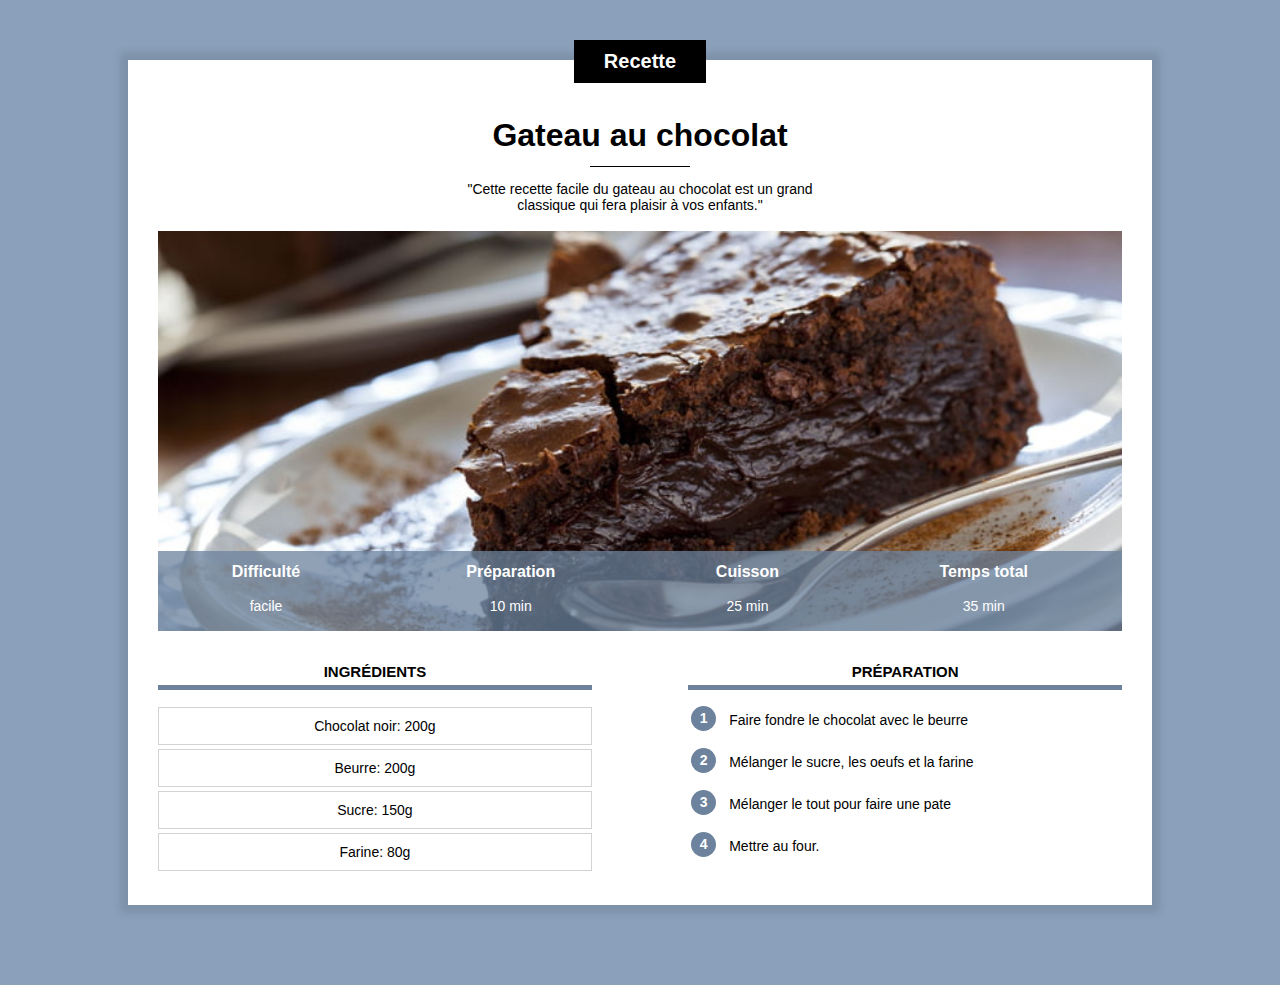
==== index_responsive.html @ 38670e00 "Add files via upload" ====
<!DOCTYPE html>
<html lang="fr">
    <head>
        <title>Gateau au chocolat</title>
        <meta charset="UTF-8">
        <meta name="viewport" content="width=device-width, initial-scale=1.0">
<link rel="stylesheet" href="recette.css"/>
<!-- link = charger un fichier
rel="stylesheet" indique qu'il s'agit d'un fichier css
href="URL" > relative, locale ou du web
-->
    </head>
    <body>

        <div class="contenu">

            <div class="centre categorie">
                <p class="categorie">Recette</p>
            </div>

            <h1>Gateau au chocolat</h1>

            <div class="separator"></div>

            <div class="centre description">
                <p class="description">"Cette recette facile du gateau au chocolat est un grand classique qui fera plaisir à vos enfants."</p>
            </div>

            <div class="info">
                <img class ="centre info" src="gateau.jpg">

                <table class="info">
                    <tr>
                        <th>Difficulté</th>
                        <th>Préparation</th>
                        <th>Cuisson</th>
                        <th>Temps total</th>
                    </tr>
                    <tr>
                        <td>facile</td>
                        <td>10 min</td>
                        <td>25 min</td>
                        <td>35 min</td>
                    </tr>
                </table>
            </div>

            <div>

                <div class="colonne colonne1">
                    <h2>Ingrédients</h2>
                    <div class="ingredients">
                        <p>Chocolat noir: 200g</p>
                        <p>Beurre: 200g</p>
                        <p>Sucre: 150g</p>
                        <p>Farine: 80g</p>
                    </div>
                </div>

                <div class="colonne colonne2">
                    <h2>Préparation</h2>
                    <table class="preparation">
                        <tr>
                            <td><p class="numero">1</p></td>    
                            <td class="preparation_etape">Faire fondre le chocolat avec le beurre</td>
                        </tr>
                        <tr>
                            <td><p class="numero">2</p></td> 
                            <td class="preparation_etape">Mélanger le sucre, les oeufs et la farine</td>
                        </tr>
                        <tr>
                            <td><p class="numero">3</p></td> 
                            <td class="preparation_etape">Mélanger le tout pour faire une pate</td>
                        </tr>
                        <tr>
                            <td><p class="numero">4</p></td> 
                            <td class="preparation_etape">Mettre au four.</td>
                        </tr>
                    </table>

                </div>

            </div>

        </div>
    </body>
</html>
---- recette.css ----
body {
    background-color: #8BA1BB;
    font-family : Arial;
    margin: 0px;
}

.centre {
    text-align: center;
    width: 100%;
}

div.categorie {
    margin-top: 0px;
    margin-bottom: 0px;
    margin-left: auto;
    margin-right: auto;
    position: relative;
    top: -20px;
    overflow: visible;
}

p.categorie {
    background-color: black;
    color: white;
    text-align: center;
    display: inline-block;
    padding: 10px 30px;
    margin-top: 0px;
    margin-bottom: 0;
    font-weight: bold;
    font-size: 20px;
}

div.contenu {
    background-color: white;
    margin: 60px 10% 80px 10%;
    padding: 0px 30px 30px 30px;
    min-width: 350px;
    box-shadow: 0px 0px 8px 8px rgba(0, 0, 0, 0.1);
    overflow: visible;
}

h1 {
    text-align: center;
    margin-top: 10px;
    margin-bottom: 12px;
}

div.separator {
    background-color: black;
    margin-left: auto;
    margin-right: auto;
    width: 100px;
    height: 1px;
}

div.description {
    text-align: center;
}

p.description {
    text-align: center;
    max-width: 400px;
    display: inline-block;
    font-size: 14px;
}

div.info {
    position:relative;
}

img.info {
    display: block;
    max-height: 400px;
    object-fit: cover;
    min-height: 200px;
    background-color: lightgrey;
}

table.info {
    position: absolute;
    bottom : 0px;
    width: 100%;
    color: white;
    background-color: #6C829DC0;
    height: 80px;
}

table.info th {
    text-align: center;
    font-size: 16px;
    padding-bottom: 4px;
}

table.info td {
    text-align: center;
    font-size: 14px;
    vertical-align: top;
}

div.colonne {
    width: 45%;
    margin-top: 20px;
}

div.colonne h2 {
    text-align: center;
    font-size: 15px;
    text-transform: uppercase;
    border-bottom: 5px solid #6C829D;
    padding-bottom: 5px;
}

div.colonne1 {

    display: inline-block;
    margin-right: 10%;
}

div.ingredients p {
    border: 1px solid lightgrey;
    text-align: center;
    font-size: 14px;
    padding: 10px 0px;
    margin-top: 4px;
    margin-bottom: 0px;
}

div.colonne2 {
    float: right;
}

table.preparation p.numero{
    background-color: #6C829D;
    color: white;
    text-align: center;
    width: 25px;
    height: 25px;
    font-size: 14px;
    font-weight: bold;
    padding-top: 4px;
    box-sizing: border-box;
    border-radius: 50%;
    margin: 0px;
}

table.preparation td {
    vertical-align: top;
}

table.preparation td.preparation_etape {
    font-size: 14px;
    padding-left: 10px;
    padding-bottom: 10px;
    vertical-align: middle;
}

table.preparation tr {
    height: 40px;
}

* {
    overflow: auto;
}

/*
Exercice : 
Centre le "Recette" sur la div
*/
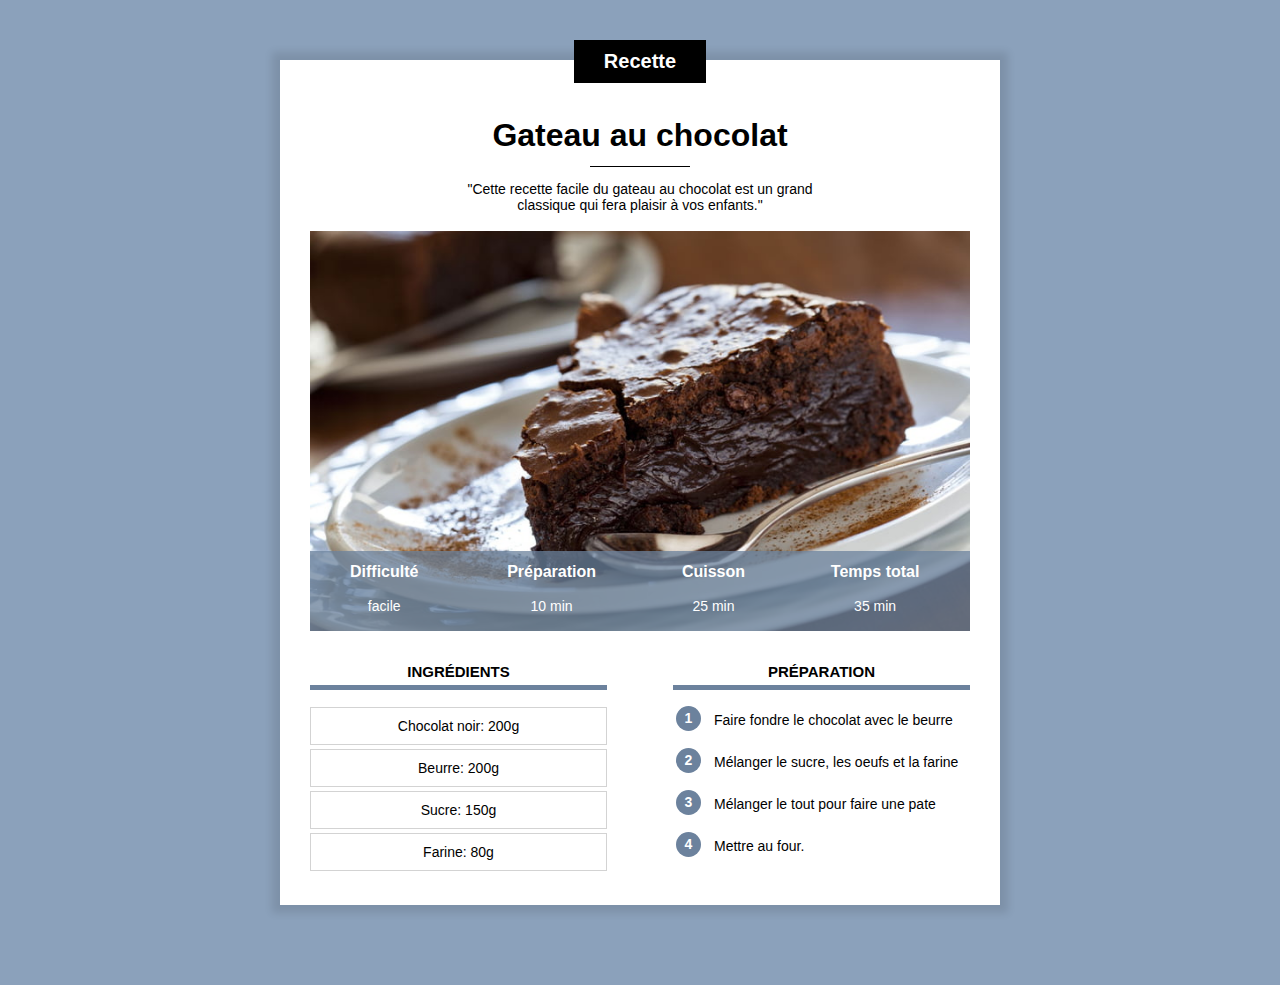
==== commit 0d5ce27a: "Add files via upload" ====
--- a/index_responsive.html
+++ b/index_responsive.html
@@ -4,7 +4,7 @@
         <title>Gateau au chocolat</title>
         <meta charset="UTF-8">
         <meta name="viewport" content="width=device-width, initial-scale=1.0">
-<link rel="stylesheet" href="recette.css"/>
+<link rel="stylesheet" href="recette_responsive.css"/>
 <!-- link = charger un fichier
 rel="stylesheet" indique qu'il s'agit d'un fichier css
 href="URL" > relative, locale ou du web
--- a/recette_responsive.css
+++ b/recette_responsive.css
@@ -0,0 +1,210 @@
+body {
+    background-color: #8BA1BB;
+    font-family : Arial;
+    margin: 0px;
+}
+
+.centre {
+    text-align: center;
+    width: 100%;
+}
+
+div.categorie {
+    margin-top: 0px;
+    margin-bottom: 0px;
+    margin-left: auto;
+    margin-right: auto;
+    position: relative;
+    top: -20px;
+    overflow: visible;
+}
+
+p.categorie {
+    background-color: black;
+    color: white;
+    text-align: center;
+    display: inline-block;
+    padding: 10px 30px;
+    margin-top: 0px;
+    margin-bottom: 0;
+    font-weight: bold;
+    font-size: 20px;
+}
+
+div.contenu {
+    background-color: white;
+    margin: 40px 8px 40px 8px;
+    padding: 0px 8px 20px 8px;
+    /* min-width: 350px; */
+    box-shadow: 0px 0px 8px 8px rgba(0, 0, 0, 0.1);
+    overflow: visible;
+}
+
+h1 {
+    text-align: center;
+    margin-top: 10px;
+    margin-bottom: 12px;
+}
+
+div.separator {
+    background-color: black;
+    margin-left: auto;
+    margin-right: auto;
+    width: 100px;
+    height: 1px;
+}
+
+div.description {
+    text-align: center;
+}
+
+p.description {
+    text-align: center;
+    max-width: 400px;
+    display: inline-block;
+    font-size: 14px;
+}
+
+div.info {
+    position:relative;
+}
+
+img.info {
+    display: block;
+    max-height: 400px;
+    object-fit: cover;
+    min-height: 200px;
+    background-color: lightgrey;
+}
+
+/* table :
+hauteur 50px
+titre 14px
+texte 12px
+*/
+
+table.info {
+    position: absolute;
+    bottom : 0px;
+    width: 100%;
+    color: white;
+    background-color: #6C829DC0;
+    height: 50px;
+}
+
+table.info th {
+    text-align: center;
+    font-size: 14px;
+    padding-bottom: 4px;
+}
+
+table.info td {
+    text-align: center;
+    font-size: 12px;
+    vertical-align: top;
+}
+
+div.colonne {
+    width: 100%;
+    margin-top: 20px;
+}
+
+div.colonne h2 {
+    text-align: center;
+    font-size: 15px;
+    text-transform: uppercase;
+    border-bottom: 5px solid #6C829D;
+    padding-bottom: 5px;
+}
+
+div.colonne1 {
+
+    display: inline-block;
+}
+
+div.ingredients p {
+    border: 1px solid lightgrey;
+    text-align: center;
+    font-size: 14px;
+    padding: 10px 0px;
+    margin-top: 4px;
+    margin-bottom: 0px;
+}
+
+table.preparation p.numero{
+    background-color: #6C829D;
+    color: white;
+    text-align: center;
+    width: 25px;
+    height: 25px;
+    font-size: 14px;
+    font-weight: bold;
+    padding-top: 4px;
+    box-sizing: border-box;
+    border-radius: 50%;
+    margin: 0px;
+}
+
+table.preparation td {
+    vertical-align: top;
+}
+
+table.preparation td.preparation_etape {
+    font-size: 14px;
+    padding-left: 10px;
+    padding-bottom: 10px;
+    vertical-align: middle;
+}
+
+table.preparation tr {
+    height: 40px;
+}
+
+* {
+    overflow: auto;
+}
+
+
+/* Styles pour ordinateur */
+
+@media only screen and (min-width: 768px) { 
+
+    div.contenu {
+        margin: 60px 10% 80px 10%;
+        padding: 0px 30px 30px 30px;
+        min-width: 350px;
+    }
+
+    table.info {
+        height: 80px;
+    }
+    
+    table.info th {
+        font-size: 16px;
+    }
+    
+    table.info td {
+        font-size: 14px;
+    }
+
+    div.colonne {
+        width: 45%;
+    }
+    
+    div.colonne1 {
+        margin-right: 10%;
+    }
+    div.colonne2 {
+        float: right;
+    }
+}
+
+@media only screen and (min-width: 900px) { 
+    /* Mettre ici les modification de style pour les écrans qui dépassent les 900px. */
+    div.contenu {
+        margin-left: auto;
+        margin-right: auto;
+        max-width: 660px;
+        /*width: 500px;/*
+    }
+}